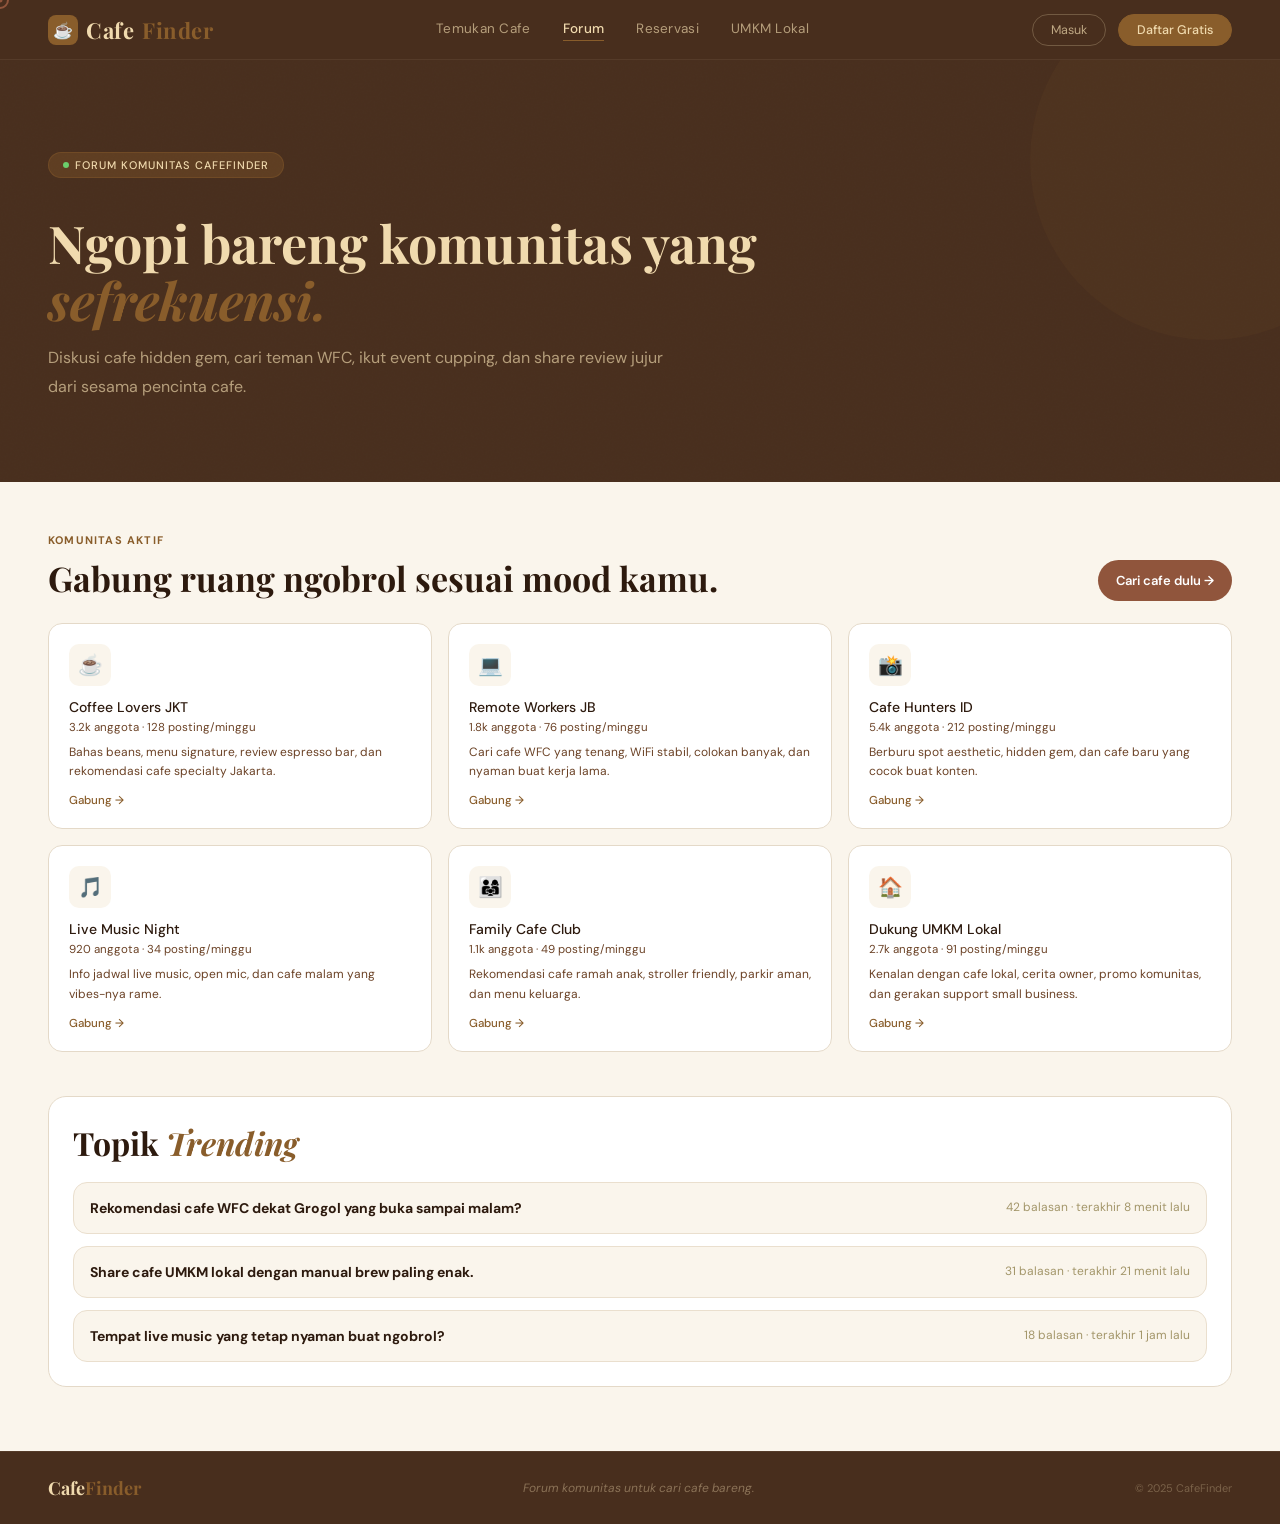
==== forum.html @ f3348ffe "first commit" ====
<!DOCTYPE html>
<html lang="id">
<head>
<meta charset="UTF-8"/>
<meta name="viewport" content="width=device-width, initial-scale=1.0"/>
<title>Forum Komunitas — CafeFinder</title>
<link href="https://fonts.googleapis.com/css2?family=Playfair+Display:ital,wght@0,400;0,600;0,700;1,400&family=DM+Sans:wght@300;400;500;600&display=swap" rel="stylesheet"/>
<link rel="stylesheet" href="style.css"/>
</head>
<body class="forum-page-body">
<div class="cursor" id="cursor"></div>
<div class="cursor-dot" id="cursorDot"></div>
<div id="app" class="forum-app">
  <nav>
    <a href="index.html" class="logo"><div class="logo-icon">☕</div>Cafe<span>Finder</span></a>
    <button class="menu-toggle" type="button" aria-label="Buka menu" aria-expanded="false"><span></span><span></span><span></span></button>
    <div class="nav-links" id="navLinks">
      <a href="index.html">Temukan Cafe</a>
      <a href="forum.html" class="active">Forum</a>
      <a href="index.html#cardsGrid">Reservasi</a>
      <a href="index.html#cardsGrid">UMKM Lokal</a>
    </div>
    <div class="nav-right"><button class="nav-btn">Masuk</button><button class="nav-btn primary">Daftar Gratis</button></div>
  </nav>

  <section class="forum-hero">
    <div class="hero-grain"></div>
    <div class="forum-hero-content reveal visible">
      <div class="hero-tag"><div class="pulse"></div> Forum Komunitas CafeFinder</div>
      <h1>Ngopi bareng komunitas yang <em>sefrekuensi.</em></h1>
      <p>Diskusi cafe hidden gem, cari teman WFC, ikut event cupping, dan share review jujur dari sesama pencinta cafe.</p>
    </div>
  </section>

  <main class="forum-page">
    <section class="forum-highlight reveal visible">
      <div>
        <span class="section-kicker">Komunitas Aktif</span>
        <h2>Gabung ruang ngobrol sesuai mood kamu.</h2>
      </div>
      <a class="forum-cta" href="index.html">Cari cafe dulu →</a>
    </section>
    <section class="community-grid forum-grid reveal visible">
      <article class="community-card"><div class="comm-icon">☕</div><div class="comm-name">Coffee Lovers JKT</div><div class="comm-members">3.2k anggota · 128 posting/minggu</div><div class="comm-desc">Bahas beans, menu signature, review espresso bar, dan rekomendasi cafe specialty Jakarta.</div><div class="comm-join">Gabung →</div></article>
      <article class="community-card"><div class="comm-icon">💻</div><div class="comm-name">Remote Workers JB</div><div class="comm-members">1.8k anggota · 76 posting/minggu</div><div class="comm-desc">Cari cafe WFC yang tenang, WiFi stabil, colokan banyak, dan nyaman buat kerja lama.</div><div class="comm-join">Gabung →</div></article>
      <article class="community-card"><div class="comm-icon">📸</div><div class="comm-name">Cafe Hunters ID</div><div class="comm-members">5.4k anggota · 212 posting/minggu</div><div class="comm-desc">Berburu spot aesthetic, hidden gem, dan cafe baru yang cocok buat konten.</div><div class="comm-join">Gabung →</div></article>
      <article class="community-card"><div class="comm-icon">🎵</div><div class="comm-name">Live Music Night</div><div class="comm-members">920 anggota · 34 posting/minggu</div><div class="comm-desc">Info jadwal live music, open mic, dan cafe malam yang vibes-nya rame.</div><div class="comm-join">Gabung →</div></article>
      <article class="community-card"><div class="comm-icon">👨‍👩‍👧</div><div class="comm-name">Family Cafe Club</div><div class="comm-members">1.1k anggota · 49 posting/minggu</div><div class="comm-desc">Rekomendasi cafe ramah anak, stroller friendly, parkir aman, dan menu keluarga.</div><div class="comm-join">Gabung →</div></article>
      <article class="community-card"><div class="comm-icon">🏠</div><div class="comm-name">Dukung UMKM Lokal</div><div class="comm-members">2.7k anggota · 91 posting/minggu</div><div class="comm-desc">Kenalan dengan cafe lokal, cerita owner, promo komunitas, dan gerakan support small business.</div><div class="comm-join">Gabung →</div></article>
    </section>

    <section class="forum-discussion reveal visible">
      <div class="section-heading dark">Topik <em>Trending</em></div>
      <div class="discussion-list">
        <article><strong>Rekomendasi cafe WFC dekat Grogol yang buka sampai malam?</strong><span>42 balasan · terakhir 8 menit lalu</span></article>
        <article><strong>Share cafe UMKM lokal dengan manual brew paling enak.</strong><span>31 balasan · terakhir 21 menit lalu</span></article>
        <article><strong>Tempat live music yang tetap nyaman buat ngobrol?</strong><span>18 balasan · terakhir 1 jam lalu</span></article>
      </div>
    </section>
  </main>

  <footer><div class="footer-logo">Cafe<span>Finder</span></div><div class="footer-tagline">Forum komunitas untuk cari cafe bareng.</div><div class="footer-right">© 2025 CafeFinder</div></footer>
</div>
<div class="toast" id="toast"></div>
<script src="script.js"></script>
</body>
</html>
---- style.css ----
*{box-sizing:border-box;margin:0;padding:0}
:root{
  --espresso:#482E1D;
  --caramel:#895D2B;
  --leafy:#A3966A;
  --sand:#F0DAAE;
  --cinnamon:#90553C;
  --cream:#FAF5EC;
  --cream2:#F2E8D5;
  --white:#ffffff;
  --text-dark:#2D1A0E;
  --text-mid:#6B4226;
  --text-light:#A3966A;
  --green:#3a7c3a;
  --red:#c0392b;
}

html{scroll-behavior:smooth}
body{font-family:'DM Sans',sans-serif;background:var(--cream);overflow-x:hidden;cursor:default}

/* CUSTOM CURSOR */
.cursor{
  width:18px;height:18px;
  border:2px solid var(--cinnamon);
  border-radius:50%;
  position:fixed;top:0;left:0;
  pointer-events:none;
  z-index:9999;
  transition:transform 0.15s ease, opacity 0.3s;
  transform:translate(-50%,-50%);
}
.cursor-dot{
  width:5px;height:5px;
  background:var(--cinnamon);
  border-radius:50%;
  position:fixed;top:0;left:0;
  pointer-events:none;
  z-index:9999;
  transform:translate(-50%,-50%);
  transition:transform 0.05s;
}
body:hover .cursor{opacity:1}

/* LOADER + COFFEE SPILL INTRO */
#loader{
  position:fixed;inset:0;
  background:radial-gradient(circle at center,var(--text-dark) 0%,var(--espresso) 55%,#25150c 100%);
  z-index:9000;
  display:flex;flex-direction:column;
  align-items:center;justify-content:center;
  gap:18px;
  overflow:hidden;
  animation:loaderOut 0.7s ease 2.55s forwards;
}
.spill-scene{
  position:relative;
  width:220px;height:150px;
  margin-bottom:4px;
}
.coffee-cup{
  position:absolute;left:84px;top:22px;
  width:64px;height:64px;
  border-radius:18px;
  background:linear-gradient(135deg,var(--sand),var(--cream));
  display:flex;align-items:center;justify-content:center;
  box-shadow:0 18px 36px rgba(0,0,0,.28);
  transform-origin:80% 80%;
  animation:cupSpill 1.65s cubic-bezier(.22,1,.36,1) .25s both;
}
.cup-face{font-size:31px;filter:drop-shadow(0 2px 1px rgba(72,46,29,.15))}
.coffee-puddle{
  position:absolute;left:38px;bottom:14px;
  width:0;height:28px;
  border-radius:50%;
  background:linear-gradient(90deg,#5a351f,var(--caramel),#5a351f);
  filter:blur(.15px);
  box-shadow:0 0 32px rgba(137,93,43,.3);
  animation:puddleGrow 1.4s ease .85s both;
}
.coffee-splash{
  position:absolute;
  width:14px;height:14px;
  border-radius:50%;
  background:var(--caramel);
  opacity:0;
}
.splash-one{left:84px;top:85px;animation:splashOne 1.1s ease .75s both}
.splash-two{left:120px;top:82px;animation:splashTwo 1.1s ease .82s both}
.steam{
  position:absolute;bottom:56px;
  width:3px;height:32px;
  border-radius:99px;
  background:linear-gradient(180deg,rgba(250,245,236,.75),rgba(250,245,236,0));
  opacity:0;
}
.steam-one{left:82px;animation:steamRise 1.4s ease 1.2s infinite}
.steam-two{left:110px;animation:steamRise 1.4s ease 1.38s infinite}
.steam-three{left:138px;animation:steamRise 1.4s ease 1.54s infinite}
#loader .l-logo{
  font-family:'Playfair Display',serif;
  color:var(--sand);
  font-size:clamp(34px,7vw,52px);
  font-weight:700;
  animation:logoBloom 0.85s ease 1.45s both;
}
#loader .l-logo span{color:var(--caramel)}
#loader .l-tag{
  color:rgba(240,218,174,0.65);
  font-size:12px;
  letter-spacing:2px;
  text-transform:uppercase;
  text-align:center;
  padding:0 20px;
  animation:fadeUp 0.7s ease 1.65s both;
}
#loader .l-bar{
  width:150px;height:3px;
  background:rgba(240,218,174,0.16);
  border-radius:999px;
  overflow:hidden;
  animation:fadeUp 0.7s ease 1.8s both;
}
#loader .l-fill{
  height:100%;
  background:linear-gradient(90deg,var(--caramel),var(--sand));
  animation:loadFill 1.2s ease 1.85s both;
}
@keyframes cupSpill{
  0%{opacity:0;transform:translateY(-20px) rotate(0) scale(.8)}
  35%{opacity:1;transform:translateY(0) rotate(0) scale(1)}
  62%{transform:translateY(12px) rotate(-34deg) scale(1.03)}
  100%{transform:translateY(8px) rotate(-22deg) scale(1)}
}
@keyframes puddleGrow{
  0%{width:0;opacity:0;transform:translateX(70px) scaleY(.4)}
  40%{opacity:1}
  100%{width:150px;opacity:1;transform:translateX(0) scaleY(1)}
}
@keyframes splashOne{
  0%{opacity:0;transform:translate(0,0) scale(.2)}
  28%{opacity:1}
  100%{opacity:0;transform:translate(-44px,-38px) scale(1.1)}
}
@keyframes splashTwo{
  0%{opacity:0;transform:translate(0,0) scale(.2)}
  28%{opacity:1}
  100%{opacity:0;transform:translate(52px,-26px) scale(.9)}
}
@keyframes steamRise{
  0%{opacity:0;transform:translateY(15px) scaleY(.5)}
  35%{opacity:.65}
  100%{opacity:0;transform:translateY(-18px) scaleY(1.25)}
}
@keyframes logoBloom{from{opacity:0;transform:translateY(18px) scale(.96)}to{opacity:1;transform:translateY(0) scale(1)}}
@keyframes loadFill{from{width:0}to{width:100%}}
@keyframes loaderOut{to{opacity:0;pointer-events:none;transform:scale(1.03)}}
@keyframes fadeUp{from{opacity:0;transform:translateY(16px)}to{opacity:1;transform:translateY(0)}}

/* MAIN WRAPPER */
#app{
  opacity:0;
  animation:appIn 0.8s ease 2.2s forwards;
}
@keyframes appIn{to{opacity:1}}

/* NAV */
nav{
  position:sticky;top:0;z-index:100;
  background:var(--espresso);
  padding:0 48px;
  display:flex;align-items:center;justify-content:space-between;
  height:60px;
  border-bottom:1px solid rgba(240,218,174,0.08);
  backdrop-filter:blur(10px);
  animation:navDrop 0.6s ease 2.3s both;
}
@keyframes navDrop{from{transform:translateY(-60px)}to{transform:translateY(0)}}
.logo{
  font-family:'Playfair Display',serif;
  color:var(--sand);font-size:22px;font-weight:700;
  letter-spacing:0.5px;text-decoration:none;
  display:flex;align-items:center;gap:8px;
  transition:opacity 0.2s;
}
.logo:hover{opacity:0.85}
.logo-icon{
  width:30px;height:30px;
  background:var(--caramel);
  border-radius:8px;
  display:flex;align-items:center;justify-content:center;
  font-size:16px;
}
.logo span{color:var(--caramel)}
.nav-links{display:flex;gap:32px}
.nav-links a{
  color:rgba(240,218,174,0.65);
  font-size:13.5px;text-decoration:none;
  font-weight:400;letter-spacing:0.3px;
  position:relative;
  transition:color 0.2s;
  padding-bottom:2px;
}
.nav-links a::after{
  content:'';position:absolute;bottom:-2px;left:0;
  width:0;height:1.5px;
  background:var(--caramel);
  transition:width 0.25s ease;
}
.nav-links a:hover{color:var(--sand)}
.nav-links a:hover::after,.nav-links a.active::after{width:100%}
.nav-links a.active{color:var(--sand);font-weight:500}
.nav-right{display:flex;align-items:center;gap:12px}
.nav-btn{
  background:transparent;
  color:rgba(240,218,174,0.7);
  border:1px solid rgba(240,218,174,0.25);
  padding:7px 18px;border-radius:20px;
  font-size:12.5px;font-family:'DM Sans',sans-serif;
  font-weight:400;cursor:pointer;
  transition:all 0.2s;
}
.nav-btn:hover{background:rgba(240,218,174,0.1);color:var(--sand)}
.nav-btn.primary{
  background:var(--caramel);
  border-color:var(--caramel);
  color:var(--sand);font-weight:500;
}
.nav-btn.primary:hover{background:#7a5124;transform:translateY(-1px)}

/* HERO */
.hero{
  background:var(--espresso);
  padding:72px 48px 80px;
  position:relative;overflow:hidden;
  min-height:420px;display:flex;align-items:center;
}
.hero-bg-circle{
  position:absolute;
  border-radius:50%;
  background:var(--caramel);
  opacity:0.07;
  animation:floatCircle 8s ease-in-out infinite;
}
.hero-bg-circle:nth-child(1){width:400px;height:400px;right:-80px;top:-80px;animation-delay:0s}
.hero-bg-circle:nth-child(2){width:200px;height:200px;right:200px;bottom:-60px;animation-delay:2s;opacity:0.05}
.hero-bg-circle:nth-child(3){width:80px;height:80px;left:60px;top:40px;animation-delay:4s;opacity:0.1}
@keyframes floatCircle{
  0%,100%{transform:translateY(0) scale(1)}
  50%{transform:translateY(-18px) scale(1.04)}
}
.hero-grain{
  position:absolute;inset:0;
  background-image:url("data:image/svg+xml,%3Csvg viewBox='0 0 256 256' xmlns='http://www.w3.org/2000/svg'%3E%3Cfilter id='noise'%3E%3CfeTurbulence type='fractalNoise' baseFrequency='0.9' numOctaves='4' stitchTiles='stitch'/%3E%3C/filter%3E%3Crect width='100%25' height='100%25' filter='url(%23noise)' opacity='0.04'/%3E%3C/svg%3E");
  pointer-events:none;opacity:0.4;
}
.hero-content{position:relative;z-index:1;max-width:680px}
.hero-content > *{
  animation:heroReveal 0.7s ease both;
}
.hero-content > :nth-child(1){animation-delay:2.4s}
.hero-content > :nth-child(2){animation-delay:2.55s}
.hero-content > :nth-child(3){animation-delay:2.7s}
.hero-content > :nth-child(4){animation-delay:2.85s}
.hero-content > :nth-child(5){animation-delay:3s}
@keyframes heroReveal{from{opacity:0;transform:translateX(-24px)}to{opacity:1;transform:translateX(0)}}
.hero-tag{
  display:inline-flex;align-items:center;gap:6px;
  background:rgba(137,93,43,0.35);
  color:var(--sand);font-size:11px;
  padding:5px 14px;border-radius:20px;
  letter-spacing:1px;text-transform:uppercase;
  margin-bottom:18px;font-weight:500;
  border:1px solid rgba(137,93,43,0.4);
}
.hero-tag .pulse{
  width:6px;height:6px;background:#6bcf6b;border-radius:50%;
  animation:pulse 2s ease infinite;
}
@keyframes pulse{0%,100%{opacity:1;transform:scale(1)}50%{opacity:0.5;transform:scale(1.4)}}
.hero h1{
  font-family:'Playfair Display',serif;
  color:var(--sand);font-size:52px;font-weight:700;
  line-height:1.1;margin-bottom:14px;
}
.hero h1 em{color:var(--caramel);font-style:italic}
.hero p{
  color:rgba(240,218,174,0.65);
  font-size:15px;line-height:1.75;
  margin-bottom:32px;
}
.search-wrap{
  display:flex;gap:0;
  background:rgba(255,255,255,0.08);
  border:1px solid rgba(240,218,174,0.2);
  border-radius:12px;padding:6px;
  max-width:520px;
  transition:border-color 0.2s, background 0.2s;
}
.search-wrap:focus-within{
  border-color:rgba(137,93,43,0.6);
  background:rgba(255,255,255,0.12);
}
.search-input{
  flex:1;background:transparent;border:none;outline:none;
  padding:8px 14px;color:var(--sand);
  font-family:'DM Sans',sans-serif;font-size:14px;
}
.search-input::placeholder{color:rgba(240,218,174,0.35)}
.search-btn{
  background:var(--cinnamon);color:var(--sand);
  border:none;padding:10px 24px;border-radius:8px;
  font-size:13px;font-family:'DM Sans',sans-serif;
  font-weight:500;cursor:pointer;
  display:flex;align-items:center;gap:8px;
  transition:all 0.2s;white-space:nowrap;
}
.search-btn:hover{background:#7c4430;transform:translateY(-1px)}
.search-btn svg{width:15px;height:15px;stroke:currentColor;fill:none}
.hero-stats{
  display:flex;gap:32px;margin-top:28px;
}
.hero-stat .num{
  font-family:'Playfair Display',serif;
  font-size:26px;font-weight:700;color:var(--sand);
}
.hero-stat .lbl{font-size:12px;color:rgba(240,218,174,0.5);margin-top:2px}

/* HERO IMAGE SIDE */
.hero-visual{
  position:absolute;right:48px;top:50%;transform:translateY(-50%);
  display:flex;gap:12px;z-index:1;
  animation:heroReveal 0.8s ease 3.1s both;
}
.mini-card{
  background:rgba(255,255,255,0.07);
  border:1px solid rgba(240,218,174,0.12);
  border-radius:14px;padding:16px;
  width:150px;
  transition:transform 0.3s, background 0.3s;
  cursor:pointer;
  animation:cardFloat 5s ease-in-out infinite;
}
.mini-card:nth-child(2){animation-delay:1s;margin-top:28px}
.mini-card:hover{background:rgba(255,255,255,0.12);transform:translateY(-6px) !important}
@keyframes cardFloat{
  0%,100%{transform:translateY(0)}
  50%{transform:translateY(-8px)}
}
.mini-card .mc-emoji{font-size:28px;margin-bottom:8px}
.mini-card .mc-name{font-size:12px;font-weight:500;color:var(--sand);margin-bottom:3px}
.mini-card .mc-area{font-size:10px;color:rgba(240,218,174,0.5)}
.mini-card .mc-rate{
  display:flex;align-items:center;gap:4px;margin-top:8px;
  font-size:11px;color:var(--caramel);font-weight:500;
}

/* FILTER CHIPS */
.filter-row{
  background:var(--white);
  border-bottom:1px solid #e8dcc8;
  padding:0 48px;
  display:flex;align-items:center;gap:8px;
  height:54px;overflow-x:auto;
  animation:slideDown 0.5s ease 2.5s both;
  position:sticky;top:60px;z-index:90;
}
@keyframes slideDown{from{opacity:0;transform:translateY(-10px)}to{opacity:1;transform:translateY(0)}}
.filter-row::-webkit-scrollbar{display:none}
.filter-label{font-size:12px;color:var(--text-light);font-weight:500;white-space:nowrap;margin-right:4px}
.chip{
  padding:6px 16px;border-radius:20px;
  font-size:12.5px;cursor:pointer;
  font-weight:400;white-space:nowrap;
  border:1px solid #d4c5ae;
  background:var(--cream);color:var(--text-mid);
  transition:all 0.2s;
}
.chip.active{background:var(--espresso);color:var(--sand);border-color:var(--espresso);font-weight:500}
.chip:hover:not(.active){background:#ede5d4;border-color:#c4b09a;transform:translateY(-1px)}

/* MAIN */
.main-layout{display:flex;min-height:calc(100vh - 174px)}

/* SIDEBAR */
.sidebar{
  width:230px;min-width:230px;
  background:var(--white);
  border-right:1px solid #e8dcc8;
  padding:24px 20px;
  animation:sideIn 0.6s ease 2.6s both;
}
@keyframes sideIn{from{opacity:0;transform:translateX(-20px)}to{opacity:1;transform:translateX(0)}}
.sidebar-section{margin-bottom:24px}
.sidebar-title{
  font-size:10.5px;text-transform:uppercase;
  letter-spacing:1px;color:var(--text-light);
  font-weight:600;margin-bottom:12px;
}
.filter-item{
  display:flex;align-items:center;gap:9px;
  margin-bottom:8px;cursor:pointer;
}
.filter-item input[type=checkbox]{
  accent-color:var(--cinnamon);
  width:14px;height:14px;cursor:pointer;
}
.filter-item label{font-size:13px;color:var(--text-mid);cursor:pointer;transition:color 0.15s}
.filter-item:hover label{color:var(--espresso)}
.price-row{display:flex;gap:6px;flex-wrap:wrap}
.price-btn{
  padding:5px 11px;border-radius:7px;font-size:12px;
  border:1px solid #d4c5ae;background:var(--cream);
  color:var(--text-mid);cursor:pointer;
  font-family:'DM Sans',sans-serif;
  transition:all 0.2s;
}
.price-btn.active{background:var(--caramel);color:#fff;border-color:var(--caramel)}
.price-btn:hover:not(.active){background:#ede5d4}
.rating-bar{display:flex;align-items:center;gap:8px;margin-bottom:7px}
.stars-txt{font-size:11px;color:var(--caramel);letter-spacing:1px;min-width:55px}
.bar-bg{flex:1;height:5px;background:#e8dcc8;border-radius:3px;overflow:hidden}
.bar-fill{height:100%;background:var(--caramel);border-radius:3px;transition:width 1s ease}
.bar-lbl{font-size:10px;color:var(--text-light);min-width:24px;text-align:right}
.divider{border:none;border-top:1px solid #ede5d4;margin:4px 0 20px}

/* CARDS AREA */
.cards-area{
  flex:1;padding:24px 28px;
  background:var(--cream);
}
.results-header{
  display:flex;align-items:center;justify-content:space-between;
  margin-bottom:20px;
  animation:fadeUp 0.5s ease 2.7s both;
}
.results-count{font-size:14.5px;font-weight:500;color:var(--text-dark)}
.results-count span{color:var(--text-light);font-weight:400;font-size:13px}
.sort-wrap{display:flex;align-items:center;gap:8px}
.sort-lbl{font-size:12px;color:var(--text-light)}
select.sort-sel{
  font-size:12.5px;padding:6px 12px;
  border:1px solid #d4c5ae;border-radius:8px;
  background:var(--white);color:var(--text-mid);
  font-family:'DM Sans',sans-serif;cursor:pointer;outline:none;
  transition:border-color 0.2s;
}
select.sort-sel:hover{border-color:#a38050}

/* CARDS GRID */
.cards-grid{
  display:grid;grid-template-columns:repeat(2,1fr);gap:16px;
}

/* CAFE CARD */
.cafe-card{
  background:var(--white);border-radius:14px;
  overflow:hidden;border:1px solid #e4d9c8;
  transition:transform 0.25s cubic-bezier(.34,1.56,.64,1), box-shadow 0.25s;
  cursor:pointer;
  animation:cardIn 0.6s ease both;
}
.cafe-card:nth-child(1){animation-delay:2.8s}
.cafe-card:nth-child(2){animation-delay:2.95s}
.cafe-card:nth-child(3){animation-delay:3.1s}
.cafe-card:nth-child(4){animation-delay:3.25s}
@keyframes cardIn{from{opacity:0;transform:translateY(20px)}to{opacity:1;transform:translateY(0)}}
.cafe-card:hover{
  transform:translateY(-5px) scale(1.01);
  box-shadow:0 16px 40px rgba(72,46,29,0.12);
}
.card-thumb{
  width:100%;height:130px;
  position:relative;overflow:hidden;
}
.card-thumb-bg{
  width:100%;height:100%;
  display:flex;align-items:center;justify-content:center;
  font-size:44px;
  transition:transform 0.4s ease;
}
.card-thumb-bg img{width:100%;height:100%;object-fit:cover;display:block;filter:saturate(1.02) contrast(.98)}
.cafe-card:hover .card-thumb-bg{transform:scale(1.08)}
.card-overlay{
  position:absolute;inset:0;
  background:linear-gradient(to top, rgba(45,26,14,0.5) 0%, transparent 60%);
}
.card-badge{
  position:absolute;top:10px;left:10px;
  background:rgba(72,46,29,0.82);
  color:var(--sand);font-size:10px;
  padding:3px 10px;border-radius:12px;
  font-weight:500;letter-spacing:0.3px;
  backdrop-filter:blur(4px);
}
.card-badge.green{background:rgba(58,124,58,0.85)}
.card-badge.blue{background:rgba(30,80,160,0.82)}
.card-fav{
  position:absolute;top:10px;right:10px;
  background:rgba(255,255,255,0.88);
  border-radius:50%;width:28px;height:28px;
  display:flex;align-items:center;justify-content:center;
  font-size:14px;cursor:pointer;
  transition:transform 0.2s, background 0.2s;
  backdrop-filter:blur(4px);
}
.card-fav:hover{transform:scale(1.2)}
.card-fav.liked{background:rgba(255,80,80,0.15)}
.card-distance{
  position:absolute;bottom:10px;right:10px;
  font-size:10px;color:rgba(240,218,174,0.9);
  display:flex;align-items:center;gap:3px;
}
.card-body{padding:14px 16px}
.card-top{display:flex;justify-content:space-between;align-items:flex-start;margin-bottom:5px}
.card-name{
  font-family:'Playfair Display',serif;
  font-size:15.5px;font-weight:600;color:var(--text-dark);line-height:1.2;
}
.card-rating{
  display:flex;align-items:center;gap:3px;
  background:var(--sand);padding:3px 8px;border-radius:10px;
  flex-shrink:0;margin-left:8px;
}
.card-rating .star{color:var(--caramel);font-size:11px}
.card-rating .rv{font-size:11.5px;font-weight:500;color:var(--text-dark)}
.card-area{
  font-size:12px;color:var(--text-light);
  margin-bottom:10px;display:flex;align-items:center;gap:5px;
}
.card-area svg{width:12px;height:12px;stroke:var(--text-light);fill:none;flex-shrink:0}
.tags{display:flex;gap:5px;flex-wrap:wrap;margin-bottom:12px}
.tag{
  padding:3px 9px;border-radius:10px;
  font-size:10.5px;font-weight:500;
}
.t-wifi{background:#e8f4e8;color:#2d6b2d}
.t-wfc{background:#e8eef8;color:#2d4fa3}
.t-family{background:#f4e8ee;color:#a33d6b}
.t-hang{background:#f8f0e8;color:#a36320}
.t-disable{background:#ede8f4;color:#5a40a3}
.t-local{background:#f2ece3;color:#7c5a30}
.t-music{background:#f4eae8;color:#a34030}
.card-footer{
  display:flex;align-items:center;justify-content:space-between;
  border-top:1px solid #f0e8d8;padding-top:11px;
}
.card-price-info .price{font-size:13.5px;font-weight:600;color:var(--espresso)}
.card-price-info .per{font-size:11px;color:var(--text-light);font-weight:400}
.card-status{font-size:11px;font-weight:500;display:flex;align-items:center;gap:4px;margin-top:2px}
.card-status.open{color:var(--green)}
.card-status.closed{color:var(--red)}
.card-status .dot-s{width:6px;height:6px;border-radius:50%;background:currentColor;flex-shrink:0}
.btn-reserve{
  background:var(--cinnamon);color:#fff;
  border:none;padding:7px 14px;border-radius:9px;
  font-size:12px;font-family:'DM Sans',sans-serif;font-weight:500;
  cursor:pointer;transition:all 0.2s;white-space:nowrap;
}
.btn-reserve:hover{background:#7c4430;transform:translateY(-2px)}
.btn-reserve:active{transform:translateY(0) scale(0.97)}


.card-transit{
  display:flex;align-items:center;gap:6px;
  font-size:11.5px;color:var(--text-mid);
  background:var(--cream);border:1px solid #efe3d0;
  border-radius:10px;padding:7px 9px;
  margin-bottom:12px;line-height:1.35;
}
.card-transit svg{width:13px;height:13px;stroke:var(--caramel);fill:none;flex-shrink:0}

/* DETAIL PANEL */
.detail-panel{
  width:235px;min-width:235px;
  background:var(--white);
  border-left:1px solid #e8dcc8;
  padding:20px 18px;
  overflow-y:auto;
  animation:detailIn 0.6s ease 3s both;
  position:relative;
}
@keyframes detailIn{from{opacity:0;transform:translateX(20px)}to{opacity:1;transform:translateX(0)}}
.detail-panel::-webkit-scrollbar{width:4px}
.detail-panel::-webkit-scrollbar-track{background:transparent}
.detail-panel::-webkit-scrollbar-thumb{background:#d4c5ae;border-radius:4px}
.detail-cover{
  width:100%;height:116px;border-radius:12px;
  margin-bottom:14px;overflow:hidden;
  display:flex;align-items:center;justify-content:center;
  font-size:50px;
  transition:transform 0.3s;
}
.detail-cover:hover{transform:scale(1.03)}
.detail-cover img{width:100%;height:100%;object-fit:cover;display:block}
.detail-selected-tag{
  display:inline-block;
  background:var(--sand);color:var(--caramel);
  font-size:10px;font-weight:600;letter-spacing:0.5px;
  text-transform:uppercase;padding:3px 10px;
  border-radius:10px;margin-bottom:8px;
}
.d-name{
  font-family:'Playfair Display',serif;
  font-size:16px;font-weight:700;color:var(--text-dark);margin-bottom:2px;
}
.d-sub{font-size:12px;color:var(--text-light);margin-bottom:10px}
.d-rating{display:flex;align-items:center;gap:8px;margin-bottom:14px}
.d-stars{color:var(--caramel);font-size:14px;letter-spacing:1.5px}
.d-rating-txt{font-size:13px;color:var(--text-dark);font-weight:500}
.d-review-count{font-size:11px;color:var(--text-light)}
.d-section{margin-bottom:14px}
.d-label{
  font-size:10px;text-transform:uppercase;
  letter-spacing:0.8px;color:var(--text-light);
  font-weight:600;margin-bottom:7px;
}
.d-row{display:flex;align-items:flex-start;gap:8px;margin-bottom:5px}
.d-row svg{width:14px;height:14px;stroke:var(--cinnamon);fill:none;flex-shrink:0;margin-top:1px}
.d-row span{font-size:12px;color:var(--text-mid);line-height:1.4}
.amenities{display:flex;flex-wrap:wrap;gap:5px}
.amenity{
  background:var(--cream);border:1px solid #e0d0ba;
  border-radius:7px;padding:4px 9px;
  font-size:10.5px;color:var(--text-mid);
  display:flex;align-items:center;gap:4px;
  transition:background 0.2s;
}
.amenity:hover{background:var(--cream2)}
.amenity svg{width:12px;height:12px;stroke:var(--caramel);fill:none}
.hours-table{width:100%}
.hours-table tr td{font-size:11.5px;color:var(--text-mid);padding:2.5px 0}
.hours-table tr td:last-child{text-align:right}
.hours-table tr.today td{font-weight:600;color:var(--espresso)}
.review-card{
  background:var(--cream);border:1px solid #e8dcc8;
  border-radius:9px;padding:10px;margin-bottom:7px;
  transition:background 0.2s;
}
.review-card:hover{background:var(--cream2)}
.review-author{
  font-size:11.5px;font-weight:600;color:var(--text-dark);
  display:flex;align-items:center;justify-content:space-between;
  margin-bottom:4px;
}
.review-stars{color:var(--caramel);font-size:10px}
.review-txt{font-size:11px;color:var(--text-mid);line-height:1.6}
.review-media{
  display:flex;gap:5px;margin-top:7px;
}
.review-media div{
  width:36px;height:36px;border-radius:6px;
  display:flex;align-items:center;justify-content:center;
  font-size:18px;border:1px solid #e8dcc8;
  background:var(--white);
}
.btn-reserve-big{
  width:100%;background:var(--espresso);color:var(--sand);
  border:none;padding:12px;border-radius:10px;
  font-size:13.5px;font-family:'DM Sans',sans-serif;
  font-weight:500;cursor:pointer;margin-top:14px;
  letter-spacing:0.3px;transition:all 0.2s;
  display:flex;align-items:center;justify-content:center;gap:8px;
}
.btn-reserve-big svg{width:15px;height:15px;stroke:currentColor;fill:none}
.btn-reserve-big:hover{background:#3a2010;transform:translateY(-2px)}

/* COMMUNITY SECTION */
.community-section{
  padding:64px 48px;
  background:var(--espresso);
  position:relative;overflow:hidden;
}
.community-section::before{
  content:'Forum Komunitas';
  position:absolute;right:-20px;top:-20px;
  font-family:'Playfair Display',serif;
  font-size:120px;font-weight:700;
  color:rgba(240,218,174,0.03);
  line-height:1;white-space:nowrap;
  pointer-events:none;
}
.section-heading{
  font-family:'Playfair Display',serif;
  font-size:32px;font-weight:700;color:var(--sand);
  margin-bottom:8px;
}
.section-heading em{color:var(--caramel);font-style:italic}
.section-sub{color:rgba(240,218,174,0.55);font-size:14px;margin-bottom:36px;line-height:1.7}
.community-grid{display:grid;grid-template-columns:repeat(3,1fr);gap:16px}
.community-card{
  background:rgba(255,255,255,0.05);
  border:1px solid rgba(240,218,174,0.1);
  border-radius:14px;padding:20px;
  transition:all 0.25s;cursor:pointer;
}
.community-card:hover{
  background:rgba(255,255,255,0.09);
  border-color:rgba(137,93,43,0.4);
  transform:translateY(-4px);
}
.comm-icon{
  width:42px;height:42px;border-radius:10px;
  background:rgba(137,93,43,0.3);
  display:flex;align-items:center;justify-content:center;
  font-size:20px;margin-bottom:12px;
  transition:transform 0.2s;
}
.community-card:hover .comm-icon{transform:scale(1.1)}
.comm-name{font-size:14px;font-weight:500;color:var(--sand);margin-bottom:4px}
.comm-members{font-size:11.5px;color:rgba(240,218,174,0.45)}
.comm-desc{font-size:12px;color:rgba(240,218,174,0.55);margin-top:8px;line-height:1.6}
.comm-join{
  margin-top:12px;font-size:11.5px;font-weight:500;
  color:var(--caramel);display:flex;align-items:center;gap:4px;
  transition:gap 0.2s;
}
.community-card:hover .comm-join{gap:8px}


/* PARTNER / ADS SECTION */
.partner-section{
  margin:0;
  padding:56px 48px;
  background:linear-gradient(135deg,var(--cream) 0%,#ead8bb 100%);
  border-top:1px solid #e4d4be;
  display:grid;grid-template-columns:1.05fr .95fr;gap:24px;align-items:center;
}
.eyebrow{
  display:inline-flex;align-items:center;gap:8px;
  color:var(--caramel);font-size:11px;font-weight:700;
  letter-spacing:1.2px;text-transform:uppercase;margin-bottom:10px;
}
.partner-copy h2{
  font-family:'Playfair Display',serif;
  font-size:34px;line-height:1.15;color:var(--text-dark);margin-bottom:12px;
}
.partner-copy p{color:var(--text-mid);font-size:14.5px;line-height:1.8;max-width:620px}
.partner-actions{display:flex;gap:10px;flex-wrap:wrap;margin-top:22px}
.partner-btn{
  border:1px solid #c7a989;background:rgba(255,255,255,.48);
  color:var(--espresso);border-radius:12px;padding:12px 18px;
  font-family:'DM Sans',sans-serif;font-size:13px;font-weight:700;cursor:pointer;
  transition:transform .2s ease, background .2s ease, box-shadow .2s ease;
}
.partner-btn.primary{background:var(--espresso);border-color:var(--espresso);color:var(--sand)}
.partner-btn:hover{transform:translateY(-3px);box-shadow:0 12px 26px rgba(72,46,29,.12)}
.partner-benefits{display:grid;grid-template-columns:1fr;gap:12px}
.benefit-card{
  background:rgba(255,255,255,.66);border:1px solid rgba(137,93,43,.18);
  border-radius:16px;padding:16px 18px;box-shadow:0 12px 30px rgba(72,46,29,.07);
  animation:cardIn .65s ease both;
}
.benefit-card:nth-child(2){animation-delay:.1s}.benefit-card:nth-child(3){animation-delay:.2s}
.benefit-card strong{display:block;color:var(--text-dark);font-size:14px;margin-bottom:4px}
.benefit-card span{display:block;color:var(--text-mid);font-size:12.5px;line-height:1.55}

/* FOOTER */
footer{
  background:var(--espresso);
  border-top:1px solid rgba(240,218,174,0.08);
  padding:24px 48px;
  display:flex;align-items:center;justify-content:space-between;
}
.footer-logo{
  font-family:'Playfair Display',serif;
  color:var(--sand);font-size:18px;font-weight:700;
}
.footer-logo span{color:var(--caramel)}
.footer-tagline{font-size:12px;color:rgba(240,218,174,0.4);font-style:italic}
.footer-right{font-size:11px;color:rgba(240,218,174,0.3)}

/* TOAST */
.toast{
  position:fixed;bottom:28px;left:50%;
  transform:translateX(-50%) translateY(20px);
  background:var(--espresso);color:var(--sand);
  padding:12px 24px;border-radius:12px;
  font-size:13px;font-weight:500;
  opacity:0;transition:all 0.3s;
  pointer-events:none;z-index:9999;
  border:1px solid rgba(137,93,43,0.4);
  white-space:nowrap;
}
.toast.show{opacity:1;transform:translateX(-50%) translateY(0)}

/* SCROLL ANIMATIONS */
.reveal{
  opacity:0;transform:translateY(24px);
  transition:opacity 0.6s ease, transform 0.6s ease;
}
.reveal.visible{opacity:1;transform:translateY(0)}

/* RESPONSIVE + MOBILE NAV */
.menu-toggle{
  display:none;
  width:42px;height:42px;
  border:1px solid rgba(240,218,174,.22);
  border-radius:12px;
  background:rgba(255,255,255,.04);
  align-items:center;justify-content:center;
  flex-direction:column;gap:5px;
  cursor:pointer;
}
.menu-toggle span{
  width:18px;height:2px;
  background:var(--sand);
  border-radius:99px;
  transition:transform .25s ease,opacity .25s ease;
}
.menu-toggle.is-open span:nth-child(1){transform:translateY(7px) rotate(45deg)}
.menu-toggle.is-open span:nth-child(2){opacity:0}
.menu-toggle.is-open span:nth-child(3){transform:translateY(-7px) rotate(-45deg)}

@media (max-width:1180px){
  .hero-visual{right:28px;opacity:.72}
  .mini-card{width:132px}
  .cards-grid{grid-template-columns:1fr}
  .detail-panel{width:260px;min-width:260px}
}

@media (max-width:980px){
  nav{padding:0 22px}
  .menu-toggle{display:flex;order:3}
  .nav-links{
    position:fixed;
    left:16px;right:16px;top:70px;
    padding:16px;
    border:1px solid rgba(240,218,174,.12);
    border-radius:18px;
    background:rgba(72,46,29,.97);
    box-shadow:0 18px 46px rgba(0,0,0,.24);
    display:grid;gap:12px;
    opacity:0;pointer-events:none;
    transform:translateY(-12px);
    transition:opacity .25s ease,transform .25s ease;
  }
  .nav-links.open{opacity:1;pointer-events:auto;transform:translateY(0)}
  .nav-links a{padding:10px 8px;font-size:14px}
  .nav-right{display:none}
  .hero{padding:58px 24px 64px;min-height:auto}
  .hero h1{font-size:clamp(40px,10vw,58px)}
  .hero p br{display:none}
  .hero-visual{position:relative;right:auto;top:auto;transform:none;margin-top:30px}
  .hero{display:block}
  .filter-row{padding:0 22px;top:60px}
  .main-layout{display:block}
  .sidebar{
    width:auto;min-width:0;
    border-right:0;border-bottom:1px solid #e8dcc8;
    display:grid;grid-template-columns:repeat(2,minmax(0,1fr));
    gap:18px;padding:20px 22px;
  }
  .sidebar-section{margin-bottom:0}
  .divider{display:none}
  .cards-area{padding:22px}
  .cards-grid{grid-template-columns:repeat(2,minmax(0,1fr))}
  .detail-panel{
    width:auto;min-width:0;
    border-left:0;border-top:1px solid #e8dcc8;
    padding:22px;
  }
  .community-section{padding:52px 24px}
  .community-grid{grid-template-columns:1fr}
  footer{padding:24px;gap:12px;flex-direction:column;text-align:center}
}

@media (max-width:700px){
  body{cursor:auto}
  .cursor,.cursor-dot{display:none}
  nav{height:58px;padding:0 16px}
  .logo{font-size:20px}
  .logo-icon{width:28px;height:28px}
  .hero{padding:44px 18px 48px}
  .hero-tag{font-size:10px}
  .hero p{font-size:14px}
  .search-wrap{display:grid;gap:8px;padding:8px}
  .search-btn{justify-content:center;width:100%}
  .hero-stats{gap:16px;flex-wrap:wrap}
  .hero-stat .num{font-size:22px}
  .hero-visual{display:grid;grid-template-columns:1fr 1fr}
  .mini-card{width:auto;margin-top:0!important}
  .filter-row{padding:0 16px;height:52px}
  .sidebar{grid-template-columns:1fr;padding:18px 16px}
  .results-header{align-items:flex-start;gap:12px;flex-direction:column}
  .cards-area{padding:18px 16px}
  .cards-grid{grid-template-columns:1fr}
  .card-thumb{height:150px}
  .card-footer{align-items:flex-start;gap:12px;flex-direction:column}
  .btn-reserve{width:100%;padding:10px 14px}
  .detail-panel{padding:18px 16px}
  .community-section{padding:42px 18px}
  .section-heading{font-size:28px}
  .community-section::before{font-size:72px}
  .toast{left:16px;right:16px;transform:translateY(20px);white-space:normal;text-align:center}
  .toast.show{transform:translateY(0)}
}

@media (max-width:420px){
  .hero h1{font-size:38px}
  .hero-stats{display:grid;grid-template-columns:1fr 1fr}
  .hero-stat:last-child{grid-column:1/-1}
  .hero-visual{grid-template-columns:1fr}
  .spill-scene{transform:scale(.86)}
}

/* DYNAMIC RECOMMENDATIONS + FORUM PAGE */
.empty-state,.empty-detail{
  margin-top:18px;padding:28px;border:1px dashed #d4c5ae;border-radius:16px;
  background:rgba(255,255,255,.55);color:var(--text-mid);text-align:center;
  display:grid;gap:6px;place-items:center;
}
.empty-state[hidden]{display:none}
.empty-icon{font-size:34px}
.cafe-card{will-change:transform,opacity}
.cafe-card .card-thumb-bg{filter:saturate(1.05)}
.forum-app{opacity:1;animation:none}
.forum-page-body{background:var(--cream)}
.forum-hero{
  background:var(--espresso);position:relative;overflow:hidden;
  padding:92px 48px 80px;
}
.forum-hero::after{
  content:'';position:absolute;right:-110px;top:-80px;width:360px;height:360px;border-radius:50%;
  background:var(--caramel);opacity:.09;animation:floatCircle 8s ease-in-out infinite;
}
.forum-hero-content{max-width:720px;position:relative;z-index:1}
.forum-hero h1{
  font-family:'Playfair Display',serif;color:var(--sand);font-size:52px;line-height:1.1;margin:18px 0 16px;
}
.forum-hero h1 em{color:var(--caramel);font-style:italic}
.forum-hero p{color:rgba(240,218,174,.65);font-size:16px;line-height:1.8;max-width:620px}
.forum-page{padding:46px 48px 64px}
.forum-highlight{
  display:flex;align-items:end;justify-content:space-between;gap:20px;margin-bottom:22px;
}
.section-kicker{font-size:11px;text-transform:uppercase;letter-spacing:1.2px;color:var(--caramel);font-weight:700}
.forum-highlight h2{font-family:'Playfair Display',serif;color:var(--text-dark);font-size:34px;margin-top:6px}
.forum-cta{
  color:#fff;background:var(--cinnamon);text-decoration:none;border-radius:999px;padding:12px 18px;
  font-size:13px;font-weight:600;transition:transform .2s,background .2s;white-space:nowrap;
}
.forum-cta:hover{transform:translateY(-2px);background:#7c4430}
.forum-grid{grid-template-columns:repeat(3,minmax(0,1fr));margin-bottom:44px}
.forum-grid .community-card{background:var(--white);border-color:#e4d9c8}
.forum-grid .comm-name{color:var(--text-dark)}
.forum-grid .comm-members,.forum-grid .comm-desc{color:var(--text-mid)}
.forum-grid .comm-icon{background:var(--cream)}
.section-heading.dark{color:var(--text-dark)}
.forum-discussion{background:var(--white);border:1px solid #e4d9c8;border-radius:18px;padding:24px}
.discussion-list{display:grid;gap:12px;margin-top:18px}
.discussion-list article{
  padding:16px;border-radius:14px;background:var(--cream);border:1px solid #eadfce;
  display:flex;justify-content:space-between;gap:16px;transition:transform .2s,background .2s;
}
.discussion-list article:hover{transform:translateY(-2px);background:var(--cream2)}
.discussion-list strong{font-size:14px;color:var(--text-dark)}
.discussion-list span{font-size:12px;color:var(--text-light);white-space:nowrap}
@media (min-width:1280px){.cards-grid{grid-template-columns:repeat(3,minmax(0,1fr))}.detail-panel{width:280px;min-width:280px}}
@media (max-width:980px){.forum-hero{padding:72px 24px 64px}.forum-hero h1{font-size:42px}.forum-page{padding:36px 24px 52px}.forum-highlight{align-items:flex-start;flex-direction:column}.forum-grid{grid-template-columns:1fr 1fr}.discussion-list article{flex-direction:column}}
@media (max-width:700px){.forum-hero{padding:54px 18px 46px}.forum-hero h1{font-size:36px}.forum-page{padding:28px 18px 42px}.forum-grid{grid-template-columns:1fr}.forum-highlight h2{font-size:28px}}

@media (max-width: 900px){
  .partner-section{grid-template-columns:1fr;padding:44px 24px}
}
@media (max-width: 620px){
  .partner-section{padding:36px 18px}
  .partner-copy h2{font-size:28px}
  .partner-actions{flex-direction:column}
  .partner-btn{width:100%}
}
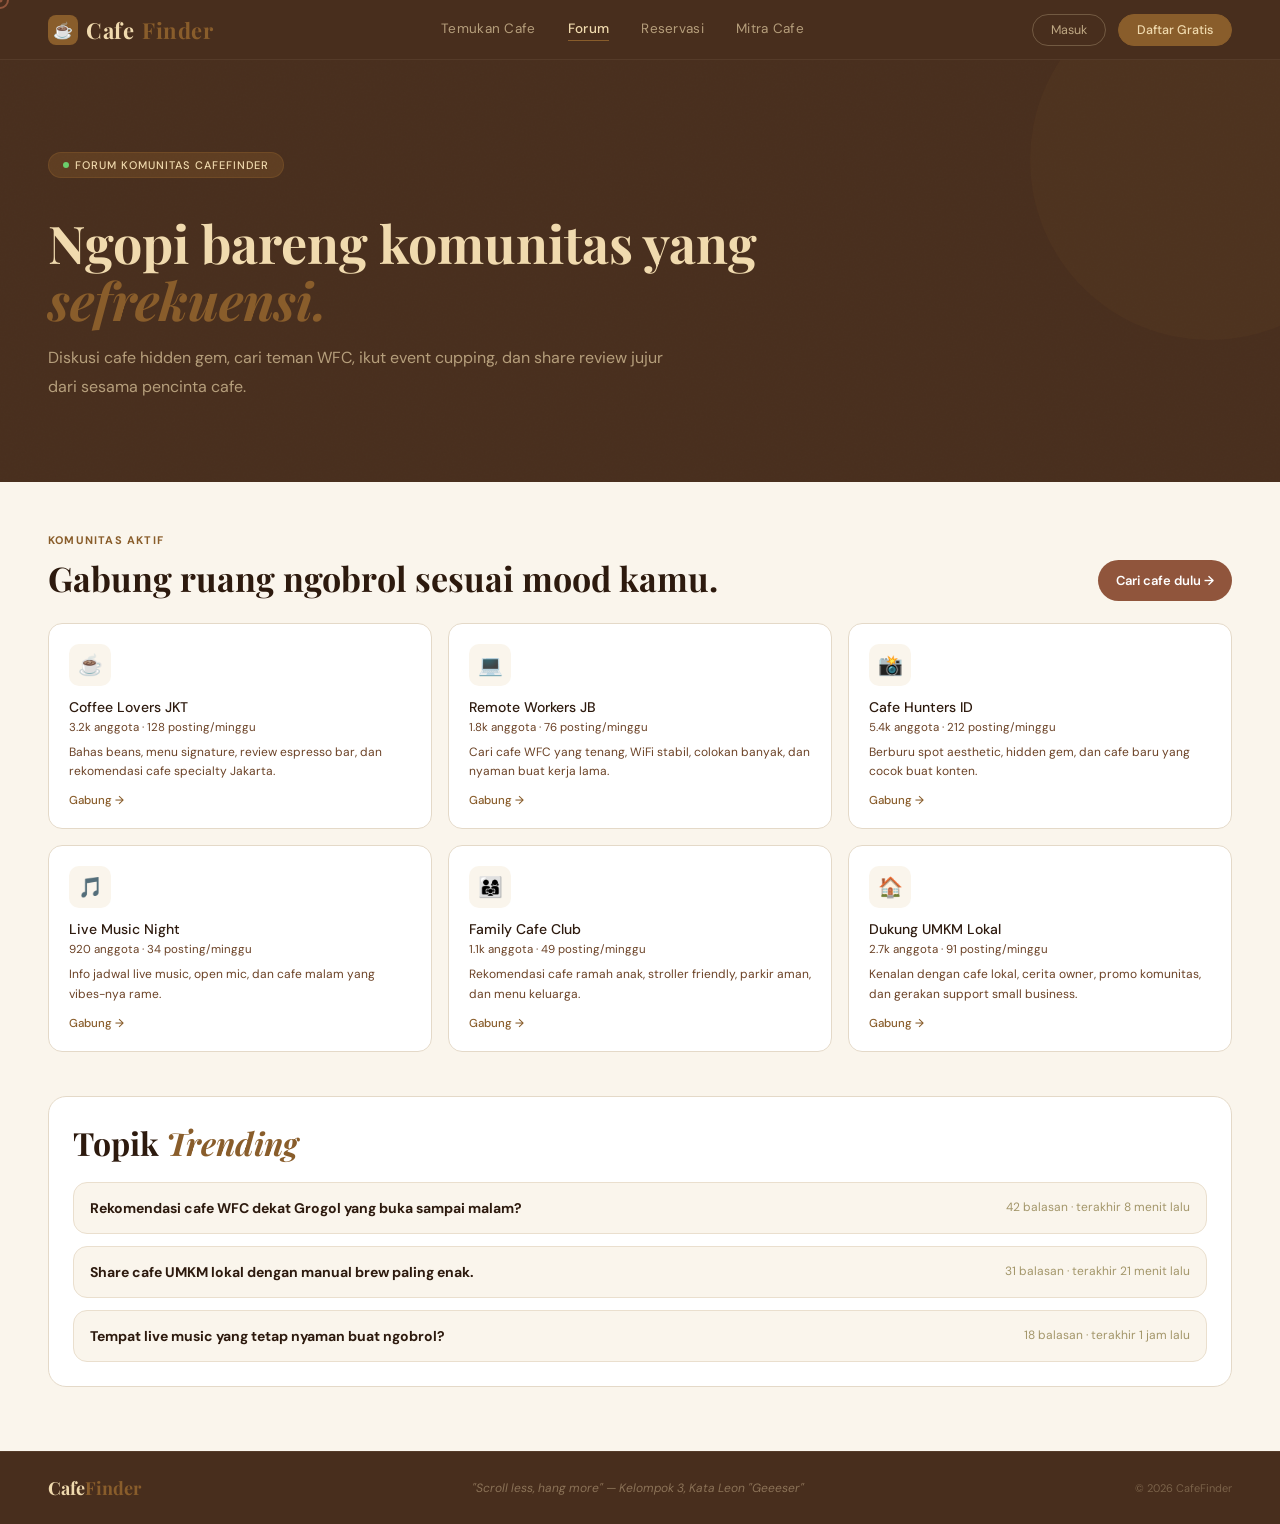
==== commit dcdf12c6: "Update cafe detail modal, login signup, and homepage slider" ====
--- a/forum.html
+++ b/forum.html
@@ -17,10 +17,10 @@
     <div class="nav-links" id="navLinks">
       <a href="index.html">Temukan Cafe</a>
       <a href="forum.html" class="active">Forum</a>
-      <a href="index.html#cardsGrid">Reservasi</a>
-      <a href="index.html#cardsGrid">UMKM Lokal</a>
+      <a href="reservasi.html">Reservasi</a>
+      <a href="mitra-cafe.html">Mitra Cafe</a>
     </div>
-    <div class="nav-right"><button class="nav-btn">Masuk</button><button class="nav-btn primary">Daftar Gratis</button></div>
+    <div class="nav-right"><a class="nav-btn" href="login.html">Masuk</a><a class="nav-btn primary" href="login.html?mode=signup">Daftar Gratis</a></div>
   </nav>
 
   <section class="forum-hero">
@@ -59,7 +59,7 @@
     </section>
   </main>
 
-  <footer><div class="footer-logo">Cafe<span>Finder</span></div><div class="footer-tagline">Forum komunitas untuk cari cafe bareng.</div><div class="footer-right">© 2025 CafeFinder</div></footer>
+  <footer><div class="footer-logo">Cafe<span>Finder</span></div><div class="footer-tagline">"Scroll less, hang more" — Kelompok 3, Kata Leon "Geeeser"</div><div class="footer-right">© 2026 CafeFinder</div></footer>
 </div>
 <div class="toast" id="toast"></div>
 <script src="script.js"></script>
--- a/style.css
+++ b/style.css
@@ -968,3 +968,276 @@
   .partner-actions{flex-direction:column}
   .partner-btn{width:100%}
 }
+
+
+/* SUBSCRIBED / PREMIUM HOME SECTION */
+.section-intro{max-width:760px;margin-bottom:24px}.section-intro h2{font-family:'Playfair Display',serif;font-size:34px;line-height:1.16;color:var(--text-dark);margin-bottom:10px}.section-intro p{font-size:14.5px;color:var(--text-mid);line-height:1.75}.dark-intro{padding:0 48px}.subscribed-section{background:var(--cream);padding:54px 0 26px;border-bottom:1px solid #eadcc8}.subscribed-grid{padding:0 48px;display:grid;grid-template-columns:repeat(3,1fr);gap:18px}.subscribed-card{position:relative;background:var(--white);border:1px solid #e4d9c8;border-radius:22px;padding:16px;box-shadow:0 18px 38px rgba(72,46,29,.08);overflow:hidden;animation:cardIn .7s ease both;transition:transform .25s ease,box-shadow .25s ease}.subscribed-card:nth-child(2){animation-delay:.1s}.subscribed-card:nth-child(3){animation-delay:.2s}.subscribed-card:hover{transform:translateY(-7px);box-shadow:0 24px 52px rgba(72,46,29,.14)}.subscribed-photo{height:170px;border-radius:17px;overflow:hidden;margin-bottom:16px}.subscribed-photo img{width:100%;height:100%;object-fit:cover;display:block;transition:transform .45s ease}.subscribed-card:hover .subscribed-photo img{transform:scale(1.08)}.plan-pill{position:absolute;top:28px;left:28px;background:rgba(72,46,29,.82);color:var(--sand);border:1px solid rgba(240,218,174,.25);padding:6px 12px;border-radius:999px;font-size:11px;font-weight:700;backdrop-filter:blur(6px)}.subscribed-card.gold .plan-pill{background:linear-gradient(135deg,#8c5c18,#d09b3f)}.subscribed-card.silver .plan-pill{background:linear-gradient(135deg,#6c6c6c,#b7b7b7)}.subscribed-card.bronze .plan-pill{background:linear-gradient(135deg,#815032,#b77848)}.subscribed-card h3{font-family:'Playfair Display',serif;font-size:21px;color:var(--text-dark);margin-bottom:7px}.subscribed-card p{font-size:13px;color:var(--text-mid);line-height:1.65;margin-bottom:13px}.subscribed-meta{display:flex;gap:7px;flex-wrap:wrap}.subscribed-meta span{background:var(--cream);border:1px solid #eadcc8;border-radius:999px;padding:5px 10px;font-size:11px;color:var(--text-mid);font-weight:600}.partner-ribbon{position:absolute;top:44px;left:10px;background:linear-gradient(135deg,var(--sand),#d4a356);color:var(--espresso);font-size:9.5px;font-weight:800;padding:3px 9px;border-radius:999px;box-shadow:0 8px 20px rgba(72,46,29,.22);z-index:2}.nav-btn{text-decoration:none;display:inline-flex;align-items:center;justify-content:center}
+
+/* AUTH PAGES */
+.auth-page-body #app,.mitra-page-body #app{opacity:1;animation:none}.auth-shell{min-height:calc(100vh - 60px);display:grid;grid-template-columns:.95fr 1.05fr;background:var(--cream)}.auth-panel{padding:56px 7vw;display:flex;align-items:center;justify-content:center}.auth-card{width:min(480px,100%);background:rgba(255,255,255,.78);border:1px solid #e8dcc8;border-radius:28px;padding:30px;box-shadow:0 28px 70px rgba(72,46,29,.12);backdrop-filter:blur(14px)}.auth-tabs{display:grid;grid-template-columns:1fr 1fr;gap:8px;background:var(--cream);border-radius:16px;padding:6px;margin-bottom:24px}.auth-tab{border:none;border-radius:12px;background:transparent;padding:11px;font-weight:700;color:var(--text-mid);cursor:pointer}.auth-tab.active{background:var(--espresso);color:var(--sand)}.auth-form{display:none}.auth-form.active{display:block}.auth-form h1{font-family:'Playfair Display',serif;color:var(--text-dark);font-size:32px;margin-bottom:8px}.auth-form p{color:var(--text-mid);font-size:14px;line-height:1.65;margin-bottom:22px}.field{display:flex;flex-direction:column;gap:7px;margin-bottom:14px}.field label{font-size:12px;font-weight:700;color:var(--text-dark)}.field input,.field select{border:1.5px solid #d4c5ae;border-radius:13px;padding:12px 14px;font-family:'DM Sans',sans-serif;background:#fff;color:var(--text-dark);outline:none}.field input:focus,.field select:focus{border-color:var(--caramel);box-shadow:0 0 0 4px rgba(137,93,43,.1)}.auth-row{display:flex;justify-content:space-between;gap:12px;align-items:center;margin:8px 0 18px;font-size:12px;color:var(--text-mid)}.auth-row a{color:var(--cinnamon);font-weight:700;text-decoration:none}.auth-submit{width:100%;border:none;background:var(--espresso);color:var(--sand);border-radius:14px;padding:13px;font-family:'DM Sans',sans-serif;font-weight:800;cursor:pointer;transition:.2s}.auth-submit:hover{background:#3a2010;transform:translateY(-2px)}.auth-alt{margin-top:18px;display:grid;gap:9px}.auth-social{border:1px solid #d4c5ae;background:#fff;color:var(--text-dark);border-radius:13px;padding:11px;font-weight:700;cursor:pointer}.auth-visual{position:relative;overflow:hidden;background:radial-gradient(circle at top right,rgba(240,218,174,.24),transparent 38%),var(--espresso);display:flex;align-items:center;justify-content:center;padding:56px}.auth-visual-card{max-width:560px;color:var(--sand)}.auth-visual-card img{width:100%;height:330px;object-fit:cover;border-radius:30px;box-shadow:0 26px 80px rgba(0,0,0,.28);margin-bottom:26px}.auth-visual-card h2{font-family:'Playfair Display',serif;font-size:40px;line-height:1.12;margin-bottom:12px}.auth-visual-card p{color:rgba(240,218,174,.66);font-size:15px;line-height:1.75}.auth-benefits{display:grid;grid-template-columns:repeat(3,1fr);gap:10px;margin-top:22px}.auth-benefits div{border:1px solid rgba(240,218,174,.12);border-radius:15px;padding:13px;background:rgba(255,255,255,.06);font-size:12px;color:rgba(240,218,174,.75)}
+
+/* MITRA PAGE */
+.mitra-hero{background:var(--espresso);padding:78px 48px;position:relative;overflow:hidden;display:grid;grid-template-columns:1fr .92fr;gap:44px;align-items:center}.mitra-hero h1{font-family:'Playfair Display',serif;color:var(--sand);font-size:52px;line-height:1.08;margin:14px 0}.mitra-hero h1 em{color:var(--caramel)}.mitra-hero p{color:rgba(240,218,174,.68);font-size:15px;line-height:1.8;max-width:660px}.mitra-actions{display:flex;gap:11px;margin-top:24px;flex-wrap:wrap}.mitra-btn{border:1px solid rgba(240,218,174,.25);border-radius:14px;padding:13px 18px;text-decoration:none;color:var(--sand);font-weight:800;background:rgba(255,255,255,.05);transition:.2s}.mitra-btn.primary{background:var(--caramel);border-color:var(--caramel)}.mitra-btn:hover{transform:translateY(-3px);box-shadow:0 16px 30px rgba(0,0,0,.18)}.mitra-preview{background:rgba(255,255,255,.07);border:1px solid rgba(240,218,174,.14);border-radius:30px;padding:18px;box-shadow:0 24px 70px rgba(0,0,0,.2)}.mitra-preview img{width:100%;height:300px;object-fit:cover;border-radius:22px;margin-bottom:18px}.mitra-preview-row{display:grid;grid-template-columns:repeat(3,1fr);gap:10px}.mitra-preview-row div{background:rgba(240,218,174,.08);border-radius:15px;padding:12px;color:var(--sand);font-size:12px;text-align:center}.mitra-preview-row strong{display:block;font-size:18px;margin-bottom:2px}.pricing-section{padding:62px 48px;background:var(--cream)}.pricing-head{text-align:center;max-width:760px;margin:0 auto 30px}.pricing-head h2{font-family:'Playfair Display',serif;font-size:38px;color:var(--text-dark);margin-bottom:10px}.pricing-head p{color:var(--text-mid);line-height:1.75}.pricing-grid{display:grid;grid-template-columns:repeat(3,1fr);gap:18px}.price-card{position:relative;background:#fff;border:1px solid #e3d7c6;border-radius:24px;padding:26px;box-shadow:0 20px 50px rgba(72,46,29,.08);transition:.25s}.price-card:hover{transform:translateY(-7px);box-shadow:0 26px 65px rgba(72,46,29,.13)}.price-card.featured{border:2px solid var(--caramel);transform:translateY(-10px)}.price-card .popular{position:absolute;right:22px;top:22px;background:var(--green);color:#fff;padding:6px 10px;border-radius:999px;font-size:10px;font-weight:800}.price-card h3{font-size:24px;color:var(--text-dark);margin-bottom:12px}.price-card .price{font-size:34px;font-weight:800;color:var(--espresso);margin-bottom:4px}.price-card .price span{font-size:13px;color:var(--text-light);font-weight:500}.price-card p{font-size:13px;color:var(--text-mid);line-height:1.6;margin:12px 0 18px}.price-card ul{list-style:none;display:grid;gap:10px;margin-bottom:22px}.price-card li{font-size:13px;color:var(--text-mid);display:flex;gap:8px;align-items:flex-start}.price-card li:before{content:'✓';background:#e8f4e8;color:var(--green);border-radius:50%;width:18px;height:18px;display:inline-flex;align-items:center;justify-content:center;font-size:11px;font-weight:900;flex:0 0 18px}.price-cta{display:block;text-align:center;text-decoration:none;background:var(--espresso);color:var(--sand);border-radius:13px;padding:12px;font-weight:800}.price-card.featured .price-cta{background:var(--caramel)}.mitra-info{padding:10px 48px 62px;background:var(--cream);display:grid;grid-template-columns:1fr 1fr;gap:18px}.info-box{background:#fff;border:1px solid #e3d7c6;border-radius:22px;padding:24px}.info-box h3{font-family:'Playfair Display',serif;color:var(--text-dark);font-size:24px;margin-bottom:12px}.info-box p,.info-box li{color:var(--text-mid);font-size:13.5px;line-height:1.75}.info-box ul{padding-left:18px}.compare-table{width:100%;border-collapse:collapse;margin-top:12px}.compare-table th,.compare-table td{border:1px solid #e3d7c6;padding:12px;text-align:left;font-size:13px;color:var(--text-mid)}.compare-table th{background:var(--cream2);color:var(--text-dark)}.faq-section{padding:0 48px 64px;background:var(--cream);display:grid;gap:10px}.faq-item{background:#fff;border:1px solid #e3d7c6;border-radius:16px;padding:18px}.faq-item strong{color:var(--text-dark);display:block;margin-bottom:6px}.faq-item span{font-size:13px;color:var(--text-mid);line-height:1.65}.mitra-form-section{background:linear-gradient(135deg,var(--espresso),#2d1a0e);padding:56px 48px;color:var(--sand);display:grid;grid-template-columns:.9fr 1.1fr;gap:24px;align-items:start}.mitra-form-section h2{font-family:'Playfair Display',serif;font-size:34px;margin-bottom:10px}.mitra-form-section p{color:rgba(240,218,174,.65);line-height:1.75}.mitra-form{background:rgba(255,255,255,.08);border:1px solid rgba(240,218,174,.15);border-radius:22px;padding:22px;display:grid;grid-template-columns:1fr 1fr;gap:14px}.mitra-form .field.full{grid-column:1/-1}.mitra-form label{color:var(--sand)}.mitra-form input,.mitra-form select,.mitra-form textarea{background:rgba(255,255,255,.92)}.mitra-form textarea{min-height:90px;resize:vertical;border:1.5px solid #d4c5ae;border-radius:13px;padding:12px 14px;font-family:'DM Sans',sans-serif}.mitra-form button{grid-column:1/-1;border:none;background:var(--caramel);color:var(--sand);border-radius:14px;padding:13px;font-weight:800;cursor:pointer}
+@media(max-width:1000px){.subscribed-grid,.pricing-grid{grid-template-columns:1fr}.auth-shell,.mitra-hero,.mitra-info,.mitra-form-section{grid-template-columns:1fr}.auth-visual{display:none}.mitra-preview{max-width:560px}.price-card.featured{transform:none}}@media(max-width:700px){.dark-intro,.subscribed-grid,.pricing-section,.mitra-info,.faq-section,.mitra-form-section,.mitra-hero{padding-left:18px;padding-right:18px}.section-intro h2,.pricing-head h2,.mitra-hero h1{font-size:32px}.mitra-form{grid-template-columns:1fr}.mitra-form .field.full{grid-column:1}.subscribed-photo{height:150px}.auth-panel{padding:28px 18px}.auth-card{padding:22px}.auth-benefits{grid-template-columns:1fr}}
+
+/* ============================================================
+   UPDATE: hero sliding cafe picks + popup detail modal
+   ============================================================ */
+.hero{
+  justify-content:space-between;
+  gap:42px;
+}
+.hero-content{
+  flex:1 1 520px;
+}
+.hero-cafe-slider{
+  position:relative;
+  z-index:2;
+  width:min(430px,36vw);
+  min-height:360px;
+  align-self:center;
+  animation:heroReveal .8s ease 3.05s both;
+}
+.slider-kicker{
+  color:rgba(240,218,174,.55);
+  text-transform:uppercase;
+  letter-spacing:1.3px;
+  font-size:11px;
+  font-weight:800;
+  margin-bottom:12px;
+}
+.hero-slider-track{
+  position:relative;
+  height:310px;
+}
+.hero-slide-card{
+  position:absolute;
+  inset:0;
+  background:rgba(255,255,255,.08);
+  border:1px solid rgba(240,218,174,.16);
+  border-radius:26px;
+  padding:16px;
+  opacity:0;
+  pointer-events:none;
+  transform:translateX(38px) scale(.96);
+  transition:opacity .38s ease, transform .38s ease;
+  box-shadow:0 28px 80px rgba(0,0,0,.18);
+  backdrop-filter:blur(14px);
+  cursor:pointer;
+  overflow:hidden;
+}
+.hero-slide-card.active{
+  opacity:1;
+  pointer-events:auto;
+  transform:translateX(0) scale(1);
+}
+.hero-slide-card::after{
+  content:'';
+  position:absolute;
+  inset:auto -20% -35% -20%;
+  height:130px;
+  background:radial-gradient(circle,rgba(137,93,43,.32),transparent 68%);
+  pointer-events:none;
+}
+.hero-slide-img{
+  height:150px;
+  border-radius:20px;
+  overflow:hidden;
+  margin-bottom:16px;
+  border:1px solid rgba(240,218,174,.12);
+}
+.hero-slide-img img{
+  width:100%;height:100%;object-fit:cover;display:block;
+  transition:transform .5s ease;
+}
+.hero-slide-card:hover .hero-slide-img img{transform:scale(1.06)}
+.hero-slide-body span{
+  display:inline-flex;
+  background:rgba(137,93,43,.42);
+  color:var(--sand);
+  border:1px solid rgba(240,218,174,.16);
+  border-radius:999px;
+  padding:5px 12px;
+  font-size:11px;
+  font-weight:800;
+  margin-bottom:12px;
+}
+.hero-slide-body h3{
+  font-family:'Playfair Display',serif;
+  color:var(--sand);
+  font-size:28px;
+  line-height:1.05;
+  margin-bottom:6px;
+}
+.hero-slide-body p{
+  color:rgba(240,218,174,.6);
+  font-size:14px;
+  margin-bottom:16px;
+}
+.hero-slide-body div{
+  display:flex;gap:8px;flex-wrap:wrap;
+}
+.hero-slide-body b{
+  font-size:12px;
+  color:var(--sand);
+  background:rgba(255,255,255,.08);
+  border:1px solid rgba(240,218,174,.12);
+  border-radius:999px;
+  padding:7px 12px;
+}
+.hero-slider-dots{
+  display:flex;
+  justify-content:center;
+  gap:7px;
+  margin-top:14px;
+}
+.hero-slider-dots button{
+  width:8px;height:8px;
+  border:none;border-radius:99px;
+  background:rgba(240,218,174,.28);
+  cursor:pointer;
+  transition:.25s ease;
+}
+.hero-slider-dots button.active{
+  width:26px;
+  background:var(--caramel);
+}
+.detail-panel{display:none!important}
+.cards-grid{grid-template-columns:repeat(3,1fr)}
+body.modal-open{overflow:hidden}
+.cafe-modal{
+  position:fixed;
+  inset:0;
+  z-index:10000;
+  display:none;
+}
+.cafe-modal.show{display:block}
+.cafe-modal-backdrop{
+  position:absolute;
+  inset:0;
+  background:rgba(23,13,7,.72);
+  backdrop-filter:blur(8px);
+  animation:modalFade .22s ease both;
+}
+.cafe-modal-card{
+  position:absolute;
+  left:50%;top:50%;
+  width:min(1080px,92vw);
+  max-height:90vh;
+  transform:translate(-50%,-48%) scale(.96);
+  background:var(--cream);
+  border:1px solid rgba(240,218,174,.4);
+  border-radius:30px;
+  box-shadow:0 36px 110px rgba(0,0,0,.38);
+  overflow:hidden;
+  animation:modalPop .28s cubic-bezier(.34,1.56,.64,1) both;
+}
+@keyframes modalFade{from{opacity:0}to{opacity:1}}
+@keyframes modalPop{to{transform:translate(-50%,-50%) scale(1)}}
+.modal-close{
+  position:absolute;
+  top:16px;right:16px;
+  z-index:2;
+  width:42px;height:42px;
+  border:none;border-radius:50%;
+  background:rgba(255,255,255,.9);
+  color:var(--espresso);
+  font-size:28px;
+  line-height:1;
+  cursor:pointer;
+  box-shadow:0 12px 30px rgba(72,46,29,.16);
+}
+#cafeModalBody{
+  display:grid;
+  grid-template-columns:.9fr 1.1fr;
+  max-height:90vh;
+}
+.modal-hero-img{
+  min-height:520px;
+  background:var(--espresso);
+}
+.modal-hero-img img{
+  width:100%;height:100%;object-fit:cover;display:block;
+}
+.modal-content-scroll{
+  padding:34px;
+  overflow-y:auto;
+  max-height:90vh;
+}
+.modal-title-row{
+  display:flex;
+  justify-content:space-between;
+  align-items:flex-start;
+  gap:18px;
+  margin-bottom:20px;
+}
+.modal-title-row h2{
+  font-family:'Playfair Display',serif;
+  font-size:36px;
+  line-height:1.05;
+  color:var(--text-dark);
+  margin:6px 0;
+}
+.modal-title-row p{color:var(--text-light);font-size:14px}
+.modal-rating{
+  background:var(--sand);
+  border-radius:18px;
+  padding:11px 14px;
+  color:var(--text-dark);
+  font-weight:800;
+  min-width:90px;
+  text-align:center;
+}
+.modal-rating span{color:var(--caramel);margin-right:5px}
+.modal-rating small{display:block;font-size:10px;color:var(--text-light);font-weight:600;margin-top:3px}
+.modal-quick-info{
+  display:grid;
+  grid-template-columns:repeat(4,1fr);
+  gap:10px;
+  margin-bottom:24px;
+}
+.modal-quick-info div{
+  background:#fff;
+  border:1px solid #eadbc8;
+  border-radius:16px;
+  padding:14px;
+}
+.modal-quick-info strong{display:block;color:var(--espresso);font-size:14px;margin-bottom:3px}
+.modal-quick-info span{font-size:11px;color:var(--text-light)}
+.modal-detail-grid{
+  display:grid;
+  grid-template-columns:1fr 1fr;
+  gap:16px;
+}
+.modal-detail-grid .d-section{
+  background:#fff;
+  border:1px solid #eadbc8;
+  border-radius:18px;
+  padding:16px;
+  margin-bottom:0;
+}
+.modal-detail-grid .d-section:nth-child(4){grid-column:1/-1}
+.cafe-modal .btn-reserve-big{margin-top:22px}
+@media(max-width:1200px){
+  .cards-grid{grid-template-columns:repeat(2,1fr)}
+}
+@media(max-width:980px){
+  .hero{flex-direction:column;align-items:flex-start}
+  .hero-cafe-slider{width:100%;max-width:520px}
+  .cards-grid{grid-template-columns:1fr}
+  #cafeModalBody{grid-template-columns:1fr}
+  .modal-hero-img{min-height:240px;height:240px}
+  .modal-content-scroll{max-height:calc(90vh - 240px);padding:24px}
+  .modal-quick-info{grid-template-columns:repeat(2,1fr)}
+  .modal-detail-grid{grid-template-columns:1fr}
+  .modal-detail-grid .d-section:nth-child(4){grid-column:auto}
+}
+@media(max-width:620px){
+  .hero-cafe-slider{min-height:330px}
+  .hero-slider-track{height:285px}
+  .hero-slide-img{height:125px}
+  .hero-slide-body h3{font-size:23px}
+  .cafe-modal-card{width:95vw;border-radius:22px}
+  .modal-title-row{flex-direction:column}
+  .modal-quick-info{grid-template-columns:1fr}
+}
